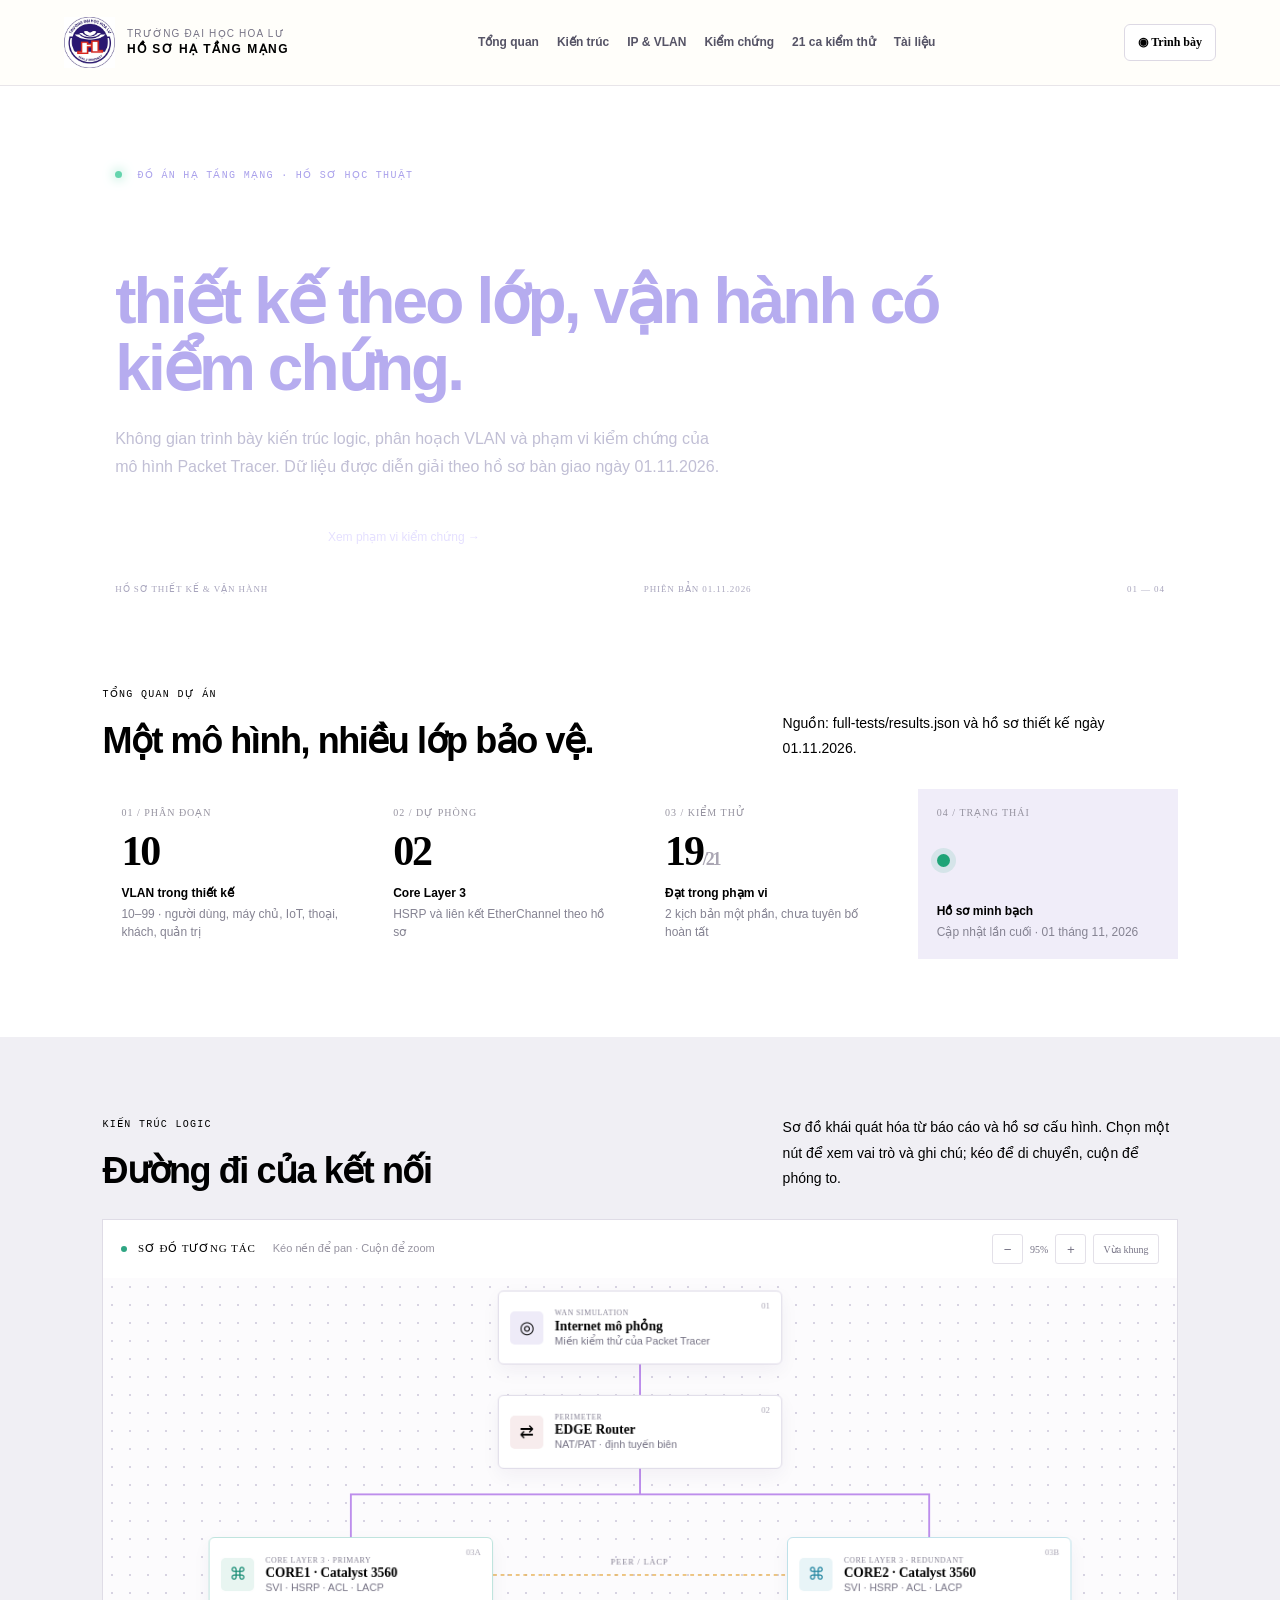
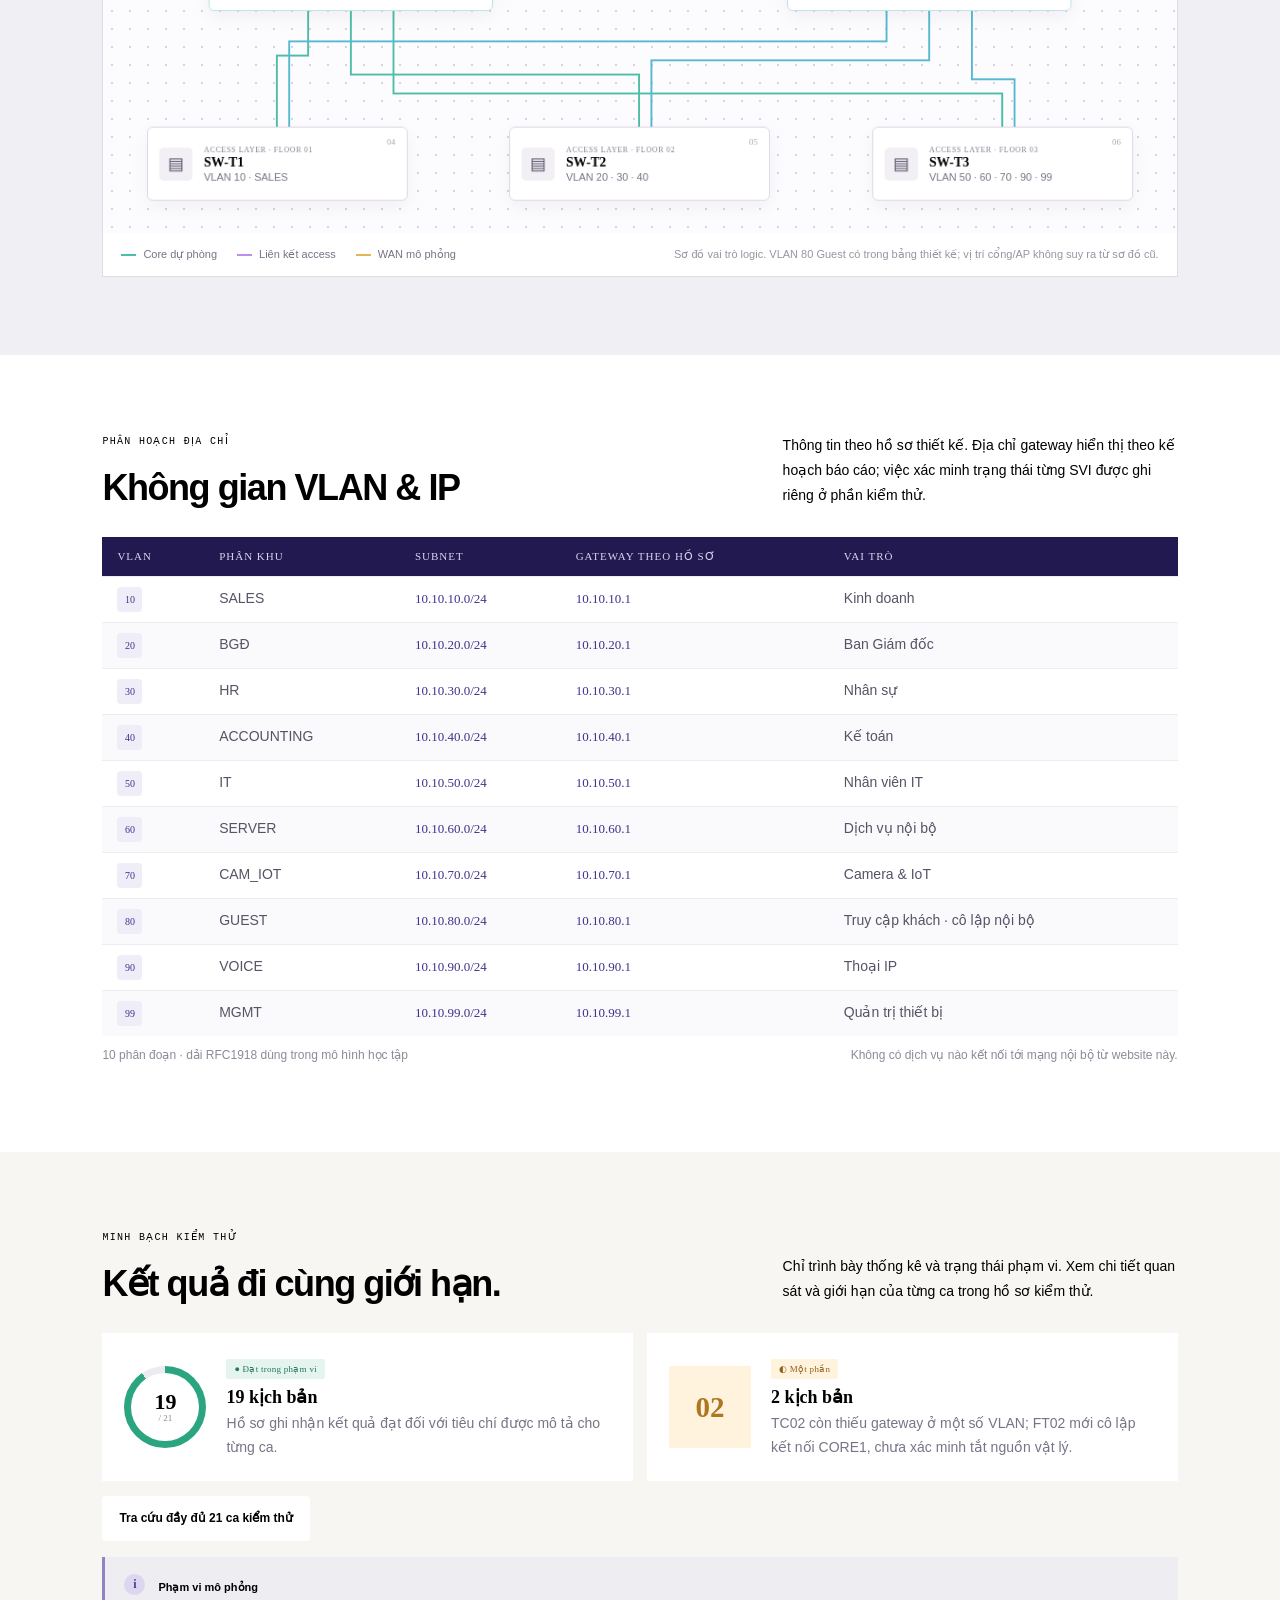
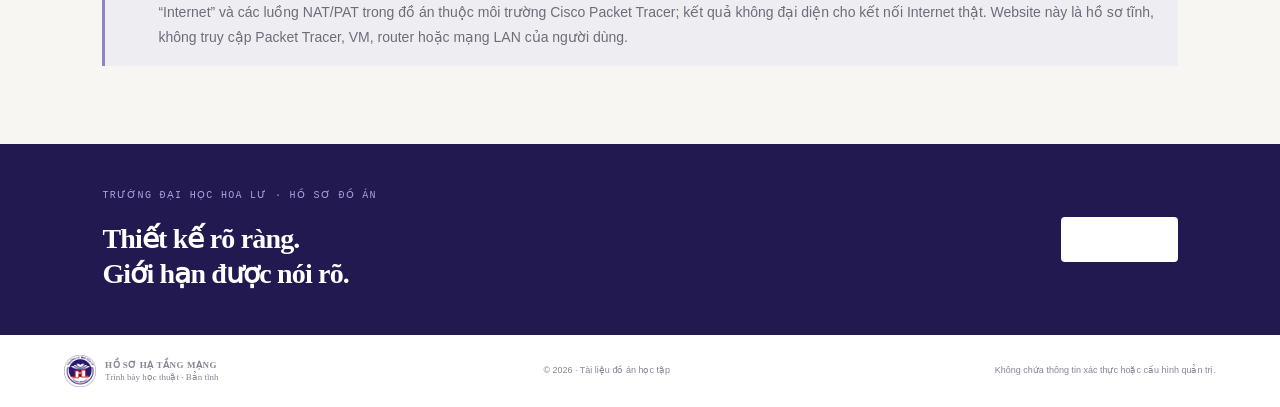
==== index.html @ 55101db2 "Build Hoa Lu academic network dossier with topology, VLAN plan and 21 source-backed test cases" ====
<!doctype html>
<html lang="vi">
<head>
  <meta charset="utf-8">
  <meta name="viewport" content="width=device-width, initial-scale=1">
  <meta name="theme-color" content="#171146">
  <meta name="description" content="Hồ sơ học thuật và dashboard hạ tầng mạng LAN — Trường Đại học Hoa Lư.">
  <title>Hạ tầng mạng LAN | Đại học Hoa Lư</title>
  <link rel="icon" type="image/png" href="assets/hoa-lu-logo.png">
  <link rel="stylesheet" href="styles.css">
</head>
<body>
  <a class="skip-link" href="#main">Bỏ qua điều hướng</a>
  <header class="topbar">
    <div class="brand-lockup">
      <img src="assets/hoa-lu-logo.png" width="51" height="51" alt="Logo Trường Đại học Hoa Lư" class="brand-logo">
      <div><span class="brand-kicker">TRƯỜNG ĐẠI HỌC HOA LƯ</span><strong>HỒ SƠ HẠ TẦNG MẠNG</strong></div>
    </div>
    <nav class="topnav" aria-label="Điều hướng chính">
      <a href="#overview">Tổng quan</a><a href="#topology">Kiến trúc</a><a href="#addressing">IP &amp; VLAN</a><a href="#validation">Kiểm chứng</a><a href="kiem-thu.html">21 ca kiểm thử</a><a href="tai-lieu.html">Tài liệu</a>
    </nav>
    <button class="presentation-toggle" id="presentationToggle" type="button" aria-pressed="false">◉ <span>Trình bày</span></button>
  </header>

  <main id="main">
    <section class="hero" id="overview">
      <div class="hero-copy">
        <p class="eyebrow"><span class="live-dot"></span> ĐỒ ÁN HẠ TẦNG MẠNG · HỒ SƠ HỌC THUẬT</p>
        <h1>Mạng LAN doanh nghiệp<br><em>thiết kế theo lớp, vận hành có kiểm chứng.</em></h1>
        <p class="hero-lead">Không gian trình bày kiến trúc logic, phân hoạch VLAN và phạm vi kiểm chứng của mô hình Packet Tracer. Dữ liệu được diễn giải theo hồ sơ bàn giao ngày 01.11.2026.</p>
        <div class="hero-actions"><a class="button button-primary" href="#topology">Khám phá kiến trúc <span>↘</span></a><a class="text-link" href="#validation">Xem phạm vi kiểm chứng <span>→</span></a></div>
      </div>
      <div class="hero-mark" aria-hidden="true"><span>HL</span><i></i><b>NETWORK<br>INFRASTRUCTURE</b></div>
      <div class="hero-foot"><span>HỒ SƠ THIẾT KẾ &amp; VẬN HÀNH</span><span>PHIÊN BẢN 01.11.2026</span><span>01 — 04</span></div>
    </section>

    <section class="section" aria-labelledby="metrics-title">
      <div class="section-heading compact"><div><p class="eyebrow">TỔNG QUAN DỰ ÁN</p><h2 id="metrics-title">Một mô hình, nhiều lớp bảo vệ.</h2></div><p>Nguồn: full-tests/results.json và hồ sơ thiết kế ngày 01.11.2026.</p></div>
      <div class="metric-grid">
        <article class="metric-card"><span class="metric-index">01 / PHÂN ĐOẠN</span><strong>10</strong><div><b>VLAN trong thiết kế</b><small>10–99 · người dùng, máy chủ, IoT, thoại, khách, quản trị</small></div></article>
        <article class="metric-card"><span class="metric-index">02 / DỰ PHÒNG</span><strong>02</strong><div><b>Core Layer 3</b><small>HSRP và liên kết EtherChannel theo hồ sơ</small></div></article>
        <article class="metric-card"><span class="metric-index">03 / KIỂM THỬ</span><strong>19<span>/21</span></strong><div><b>Đạt trong phạm vi</b><small>2 kịch bản một phần, chưa tuyên bố hoàn tất</small></div></article>
        <article class="metric-card metric-highlight"><span class="metric-index">04 / TRẠNG THÁI</span><strong><i></i></strong><div><b>Hồ sơ minh bạch</b><small>Cập nhật lần cuối · 01 tháng 11, 2026</small></div></article>
      </div>
    </section>

    <section class="section topology-section" id="topology">
      <div class="section-heading"><div><p class="eyebrow">KIẾN TRÚC LOGIC</p><h2>Đường đi của kết nối</h2></div><p>Sơ đồ khái quát hóa từ báo cáo và hồ sơ cấu hình. Chọn một nút để xem vai trò và ghi chú; kéo để di chuyển, cuộn để phóng to.</p></div>
      <div class="diagram-shell" style="position:relative">
        <div class="diagram-toolbar"><div><span class="diagram-status"><i></i> SƠ ĐỒ TƯƠNG TÁC</span><span class="diagram-hint">Kéo nền để pan · Cuộn để zoom</span></div><div class="diagram-controls"><button id="zoomOut" aria-label="Thu nhỏ">−</button><span id="zoomLabel">100%</span><button id="zoomIn" aria-label="Phóng to">+</button><button id="fitView" aria-label="Vừa khung">Vừa khung</button></div></div>
        <div class="diagram-viewport" id="diagramViewport" tabindex="0" aria-label="Sơ đồ kiến trúc mạng tương tác">
          <div class="diagram-canvas" id="diagramCanvas">
            <svg class="connections" viewBox="0 0 1100 600" aria-hidden="true">
<path d="M550 98 L550 130"/>
<path d="M550 208 L550 235 L245 235 L245 280"/>
<path d="M550 235 L855 235 L855 280"/>
<path class="peer-link" d="M395 320 L705 320"/>
<text x="550" y="309" text-anchor="middle">PEER / LACP</text>
<path class="redundant" d="M200 358 L200 405 L167 405 L167 480"/>
<path class="redundant" d="M245 358 L245 425 L549 425 L549 480"/>
<path class="redundant" d="M290 358 L290 445 L932 445 L932 480"/>
<path class="alt" d="M810 358 L810 390 L180 390 L180 480"/>
<path class="alt" d="M855 358 L855 410 L562 410 L562 480"/>
<path class="alt" d="M900 358 L900 430 L945 430 L945 480"/>
</svg>
            <button class="node node-wan" data-node="wan"><span class="node-icon">◎</span><span><small>WAN SIMULATION</small><b>Internet mô phỏng</b><em>Miền kiểm thử của Packet Tracer</em></span><span class="node-number">01</span></button>
            <button class="node node-edge" data-node="edge"><span class="node-icon">⇄</span><span><small>PERIMETER</small><b>EDGE Router</b><em>NAT/PAT · định tuyến biên</em></span><span class="node-number">02</span></button>
            <button class="node node-core1" data-node="core1"><span class="node-icon">⌘</span><span><small>CORE LAYER 3 · PRIMARY</small><b>CORE1 · Catalyst 3560</b><em>SVI · HSRP · ACL · LACP</em></span><span class="node-number">03A</span></button>
            <button class="node node-core2" data-node="core2"><span class="node-icon">⌘</span><span><small>CORE LAYER 3 · REDUNDANT</small><b>CORE2 · Catalyst 3560</b><em>SVI · HSRP · ACL · LACP</em></span><span class="node-number">03B</span></button>
            <button class="node node-access1" data-node="access1"><span class="node-icon">▤</span><span><small>ACCESS LAYER · FLOOR 01</small><b>SW-T1</b><em>VLAN 10 · SALES</em></span><span class="node-number">04</span></button>
            <button class="node node-access2" data-node="access2"><span class="node-icon">▤</span><span><small>ACCESS LAYER · FLOOR 02</small><b>SW-T2</b><em>VLAN 20 · 30 · 40</em></span><span class="node-number">05</span></button>
            <button class="node node-access3" data-node="access3"><span class="node-icon">▤</span><span><small>ACCESS LAYER · FLOOR 03</small><b>SW-T3</b><em>VLAN 50 · 60 · 70 · 90 · 99</em></span><span class="node-number">06</span></button>
          </div>
        </div>
        <aside class="node-detail" id="nodeDetail" aria-live="polite"><span class="detail-tag">GHI CHÚ KIẾN TRÚC</span><p>Chọn một thiết bị trong sơ đồ để xem vai trò và phạm vi thông tin đã đối chiếu.</p><button id="closeDetail" type="button" aria-label="Đóng thông tin">×</button></aside>
        <div class="diagram-legend"><span><i class="legend-core"></i> Core dự phòng</span><span><i class="legend-access"></i> Liên kết access</span><span><i class="legend-wan"></i> WAN mô phỏng</span><span class="diagram-note">Sơ đồ vai trò logic. VLAN 80 Guest có trong bảng thiết kế; vị trí cổng/AP không suy ra từ sơ đồ cũ.</span></div>
      </div>
    </section>

    <section class="section addressing-section" id="addressing">
      <div class="section-heading"><div><p class="eyebrow">PHÂN HOẠCH ĐỊA CHỈ</p><h2>Không gian VLAN &amp; IP</h2></div><p>Thông tin theo hồ sơ thiết kế. Địa chỉ gateway hiển thị theo kế hoạch báo cáo; việc xác minh trạng thái từng SVI được ghi riêng ở phần kiểm thử.</p></div>
      <div class="table-wrap"><table><thead><tr><th>VLAN</th><th>Phân khu</th><th>Subnet</th><th>Gateway theo hồ sơ</th><th>Vai trò</th></tr></thead><tbody>
        <tr><td><span class="vlan-id">10</span></td><td>SALES</td><td><code>10.10.10.0/24</code></td><td><code>10.10.10.1</code></td><td>Kinh doanh</td></tr>
        <tr><td><span class="vlan-id">20</span></td><td>BGĐ</td><td><code>10.10.20.0/24</code></td><td><code>10.10.20.1</code></td><td>Ban Giám đốc</td></tr>
        <tr><td><span class="vlan-id">30</span></td><td>HR</td><td><code>10.10.30.0/24</code></td><td><code>10.10.30.1</code></td><td>Nhân sự</td></tr>
        <tr><td><span class="vlan-id">40</span></td><td>ACCOUNTING</td><td><code>10.10.40.0/24</code></td><td><code>10.10.40.1</code></td><td>Kế toán</td></tr>
        <tr><td><span class="vlan-id">50</span></td><td>IT</td><td><code>10.10.50.0/24</code></td><td><code>10.10.50.1</code></td><td>Nhân viên IT</td></tr>
        <tr><td><span class="vlan-id">60</span></td><td>SERVER</td><td><code>10.10.60.0/24</code></td><td><code>10.10.60.1</code></td><td>Dịch vụ nội bộ</td></tr>
        <tr><td><span class="vlan-id">70</span></td><td>CAM_IOT</td><td><code>10.10.70.0/24</code></td><td><code>10.10.70.1</code></td><td>Camera &amp; IoT</td></tr>
        <tr><td><span class="vlan-id">80</span></td><td>GUEST</td><td><code>10.10.80.0/24</code></td><td><code>10.10.80.1</code></td><td>Truy cập khách · cô lập nội bộ</td></tr>
        <tr><td><span class="vlan-id">90</span></td><td>VOICE</td><td><code>10.10.90.0/24</code></td><td><code>10.10.90.1</code></td><td>Thoại IP</td></tr>
        <tr><td><span class="vlan-id">99</span></td><td>MGMT</td><td><code>10.10.99.0/24</code></td><td><code>10.10.99.1</code></td><td>Quản trị thiết bị</td></tr>
      </tbody></table></div>
      <p class="table-caption"><span>10 phân đoạn · dải RFC1918 dùng trong mô hình học tập</span><span>Không có dịch vụ nào kết nối tới mạng nội bộ từ website này.</span></p>
    </section>

    <section class="section validation-section" id="validation">
      <div class="section-heading"><div><p class="eyebrow">MINH BẠCH KIỂM THỬ</p><h2>Kết quả đi cùng giới hạn.</h2></div><p>Chỉ trình bày thống kê và trạng thái phạm vi. Xem chi tiết quan sát và giới hạn của từng ca trong hồ sơ kiểm thử.</p></div>
      <div class="validation-grid"><article class="validation-summary"><div class="ring"><span><b>19</b><small>/ 21</small></span></div><div><span class="status-pill status-pass">● Đạt trong phạm vi</span><h3>19 kịch bản</h3><p>Hồ sơ ghi nhận kết quả đạt đối với tiêu chí được mô tả cho từng ca.</p></div></article><article class="validation-summary"><div class="partial-mark">02</div><div><span class="status-pill status-partial">◐ Một phần</span><h3>2 kịch bản</h3><p>TC02 còn thiếu gateway ở một số VLAN; FT02 mới cô lập kết nối CORE1, chưa xác minh tắt nguồn vật lý.</p></div></article></div>
      <p><a class="button button-primary" href="kiem-thu.html">Tra cứu đầy đủ 21 ca kiểm thử</a></p><div class="scope-note"><span class="scope-icon">i</span><div><b>Phạm vi mô phỏng</b><p>“Internet” và các luồng NAT/PAT trong đồ án thuộc môi trường Cisco Packet Tracer; kết quả không đại diện cho kết nối Internet thật. Website này là hồ sơ tĩnh, không truy cập Packet Tracer, VM, router hoặc mạng LAN của người dùng.</p></div></div>
    </section>

    <section class="closing-band"><div><p class="eyebrow">TRƯỜNG ĐẠI HỌC HOA LƯ · HỒ SƠ ĐỒ ÁN</p><h2>Thiết kế rõ ràng.<br>Giới hạn được nói rõ.</h2></div><a class="button button-light" href="#overview">Về đầu trang ↑</a></section>
  </main>
  <footer><div class="footer-brand"><img src="assets/hoa-lu-logo.png" width="32" height="32" loading="lazy" alt=""><span>HỒ SƠ HẠ TẦNG MẠNG<small>Trình bày học thuật · Bản tĩnh</small></span></div><span>© 2026 · Tài liệu đồ án học tập</span><span>Không chứa thông tin xác thực hoặc cấu hình quản trị.</span></footer>
  <script src="app.js"></script>
</body>
</html>
---- styles.css ----
500&family=DM+Sans:wght@400;500;600;700&family=Manrope:wght@400;500;600;700;800&display=swap');
:root{--ink:#17172b;--navy:#171146;--purple:#302174;--purple2:#5140a4;--red:#e13636;--paper:#f7f6f3;--white:#fff;--muted:#777687;--line:#e5e2e8;--teal:#4fbda9;--amber:#e7b358;--shadow:0 20px 70px #1b16430c}*{box-sizing:border-box}html{scroll-behavior:smooth;scroll-padding-top:95px}body{margin:0;background:var(--paper);color:var(--ink);font:15px/1.55 'DM Sans','Segoe UI',sans-serif;-webkit-font-smoothing:antialiased}.skip-link{position:absolute;left:-10000px;top:0}.skip-link:focus{left:12px;z-index:20;padding:12px;background:white}.topbar{height:86px;position:sticky;top:0;z-index:10;display:flex;align-items:center;justify-content:space-between;padding:0 clamp(20px,5vw,78px);background:#fffefaed;border-bottom:1px solid #e8e5e9;backdrop-filter:blur(16px)}.brand-lockup{display:flex;align-items:center;gap:12px}.brand-logo{width:51px;height:51px;object-fit:contain}.brand-lockup div{display:grid;gap:2px}.brand-kicker,.brand-lockup strong{font-size:10px;letter-spacing:.12em;line-height:1.3}.brand-kicker{color:#777486}.brand-lockup strong{font-size:12px;color:var(--navy);font-weight:800}.topnav{display:flex;gap:30px}.topnav a{color:#565466;text-decoration:none;font-size:12px;font-weight:650}.topnav a:hover,.text-link:hover{color:var(--red)}.presentation-toggle{border:1px solid #ddd9e4;background:#fff;border-radius:6px;padding:10px 13px;color:var(--navy);font:600 12px 'DM Sans';cursor:pointer}.hero{position:relative;overflow:hidden;background:var(--navy);color:#fff;min-height:510px;padding:82px clamp(24px,9vw,140px) 45px}.hero:after{content:'';position:absolute;width:550px;height:550px;border:1px solid #fff1;border-radius:50%;right:7%;top:-220px;box-shadow:0 0 0 70px #ffffff08,0 0 0 140px #ffffff06,0 0 0 210px #ffffff04;pointer-events:none}.hero-copy{position:relative;z-index:1;max-width:730px}.eyebrow{margin:0 0 18px;color:var(--purple2);font:500 10px/1.5 'DM Mono',monospace;letter-spacing:.13em}.hero .eyebrow{color:#a9a0eb}.live-dot{display:inline-block;width:7px;height:7px;border-radius:50%;background:#64d4ad;margin-right:8px;box-shadow:0 0 12px #64d4ad}.hero h1{margin:0;font:800 clamp(35px,5vw,65px)/1.05 Manrope,sans-serif;letter-spacing:-.045em}.hero h1 em{color:#b6acef;font-style:normal}.hero-lead{max-width:610px;margin:22px 0;color:#c1bfd5;font-size:14px;line-height:1.8}.hero-actions{display:flex;align-items:center;gap:24px;margin-top:28px}.button{display:inline-flex;gap:28px;align-items:center;padding:13px 17px;border-radius:4px;text-decoration:none;font-size:12px;font-weight:700}.button-primary{background:#fff;color:var(--navy)}.button-primary span{font-size:18px}.text-link{color:#e5e0ff;text-decoration:none;font-size:12px}.hero-mark{position:absolute;z-index:1;right:12%;top:145px;width:190px;height:190px;border:1px solid #ffffff2b;border-radius:50%;display:grid;place-items:center;text-align:center;color:#fff}.hero-mark span{font:800 70px Manrope;letter-spacing:-.1em;color:#fff}.hero-mark i{position:absolute;width:145px;height:145px;border:1px solid #ffffff30;border-radius:50%}.hero-mark b{position:absolute;bottom:29px;font:9px/1.5 'DM Mono';letter-spacing:.14em;color:#bcb5e2}.hero-foot{position:absolute;bottom:0;left:clamp(24px,9vw,140px);right:clamp(24px,9vw,140px);display:flex;justify-content:space-between;border-top:1px solid #ffffff2b;padding:15px 0;color:#a8a5bd;font:9px 'DM Mono';letter-spacing:.1em}.section{padding:78px clamp(22px,8vw,124px)}.section-heading{display:flex;justify-content:space-between;align-items:end;gap:30px;margin-bottom:28px}.section-heading h2{font:750 clamp(25px,3vw,36px)/1.15 Manrope,sans-serif;letter-spacing:-.04em;margin:0;color:var(--navy)}.section-heading>p{max-width:395px;margin:0;color:var(--muted);font-size:12px;line-height:1.8}.section-heading.compact{align-items:end}.metric-grid{display:grid;grid-template-columns:repeat(4,1fr);gap:12px}.metric-card{min-height:170px;background:#fff;border:1px solid var(--line);padding:18px 19px;box-shadow:var(--shadow);display:flex;flex-direction:column;justify-content:space-between}.metric-index{font:9px 'DM Mono';letter-spacing:.1em;color:#9693a0}.metric-card>strong{font:800 42px/1 Manrope;color:var(--navy);letter-spacing:-.05em}.metric-card>strong span{font-size:18px;color:#aaa6b3}.metric-card div{display:grid;gap:3px}.metric-card div b{font-size:12px}.metric-card small{font-size:10px;line-height:1.5;color:#858392}.metric-highlight{background:#f0edf9;border-color:#ddd7f1}.metric-highlight>strong{height:42px;display:flex;align-items:center}.metric-highlight>strong i{width:13px;height:13px;background:#1fa477;border-radius:50%;box-shadow:0 0 0 6px #1fa47720}.topology-section{background:#f0eff4}.diagram-shell{background:#fff;border:1px solid #dfdce6;box-shadow:var(--shadow)}.diagram-toolbar{display:flex;align-items:center;justify-content:space-between;padding:14px 18px;border-bottom:1px solid var(--line)}.diagram-toolbar>div:first-child{display:flex;align-items:center;gap:17px}.diagram-status{color:var(--navy);font:10px 'DM Mono';letter-spacing:.08em}.diagram-status i{display:inline-block;width:6px;height:6px;border-radius:50%;background:#2fa583;margin-right:7px}.diagram-hint{color:#9693a0;font-size:10px}.diagram-controls{display:flex;align-items:center;gap:7px;color:#777486;font:10px 'DM Mono'}.diagram-controls button{height:30px;min-width:31px;background:#fff;border:1px solid #e3e0e8;color:var(--navy);border-radius:3px;cursor:pointer}.diagram-controls button:last-child{padding:0 9px;font:10px 'DM Sans'}.diagram-viewport{height:555px;position:relative;overflow:hidden;background-color:#fcfbfd;background-image:radial-gradient(#d7d3e2 0.75px,transparent .75px);background-size:18px 18px;touch-action:none;cursor:grab}.diagram-viewport.dragging{cursor:grabbing}.diagram-canvas{position:absolute;width:1100px;height:600px;left:50%;top:50%;margin-left:-550px;margin-top:-300px;transform-origin:center;will-change:transform}.connections{position:absolute;inset:0;width:100%;height:100%;overflow:visible}.connections path{fill:none;stroke:#bd8eec;stroke-width:2}.connections path.redundant{stroke:#4dbca9}.connections path.alt{stroke:#55b9d0}.connections path.downlink{stroke:#73cabb;stroke-width:1.5}.connections path.downlink.alt{stroke:#6cbad1}.connections path.peer-link{stroke:#e7b358;stroke-dasharray:4 4;stroke-width:1.5}.connections text{fill:#878295;font:9px 'DM Mono';letter-spacing:.1em}.node{position:absolute;width:300px;min-height:68px;display:flex;align-items:center;gap:12px;text-align:left;border:1px solid #dcd8e6;border-radius:6px;background:#fff;padding:10px 12px;color:var(--ink);box-shadow:0 7px 20px #2118470d;cursor:pointer;transition:transform .18s,border .18s,box-shadow .18s}.node:hover,.node:focus-visible{transform:translateY(-2px);border-color:#8d7bcd;box-shadow:0 10px 25px #21184719;outline:none}.node-icon{display:grid;place-items:center;flex:0 0 35px;height:35px;border-radius:5px;background:#eeebf8;color:var(--purple2);font-size:18px}.node>span:nth-child(2){display:grid;gap:1px}.node small{color:#858194;font:8px 'DM Mono';letter-spacing:.08em}.node b{font:700 12px Manrope;color:var(--navy)}.node em{font-style:normal;color:#777486;font-size:9px}.node-number{margin-left:auto;align-self:flex-start;color:#aaa6b5;font:9px 'DM Mono'}.node-wan{left:400px;top:15px}.node-edge{left:400px;top:120px}.node-edge .node-icon{background:#f7eced;color:var(--red)}.node-core1{left:95px;top:265px;border-color:#bce3dc}.node-core1 .node-icon{background:#e8f5f1;color:#198d76}.node-core2{left:705px;top:265px;border-color:#bee1e9}.node-core2 .node-icon{background:#e8f4f7;color:#2587a2}.node-access1{left:30px;top:485px;width:275px}.node-access2{left:412px;top:485px;width:275px}.node-access3{left:795px;top:485px;width:275px}.node-access1 .node-icon,.node-access2 .node-icon,.node-access3 .node-icon{background:#f2f0f5;color:#585168}.node-detail{position:absolute;right:15px;top:70px;z-index:2;width:260px;background:#191448;color:#fff;padding:17px 18px 19px;box-shadow:0 12px 40px #15103a25;display:none}.node-detail.visible{display:block}.detail-tag{font:9px 'DM Mono';color:#aaa0e1;letter-spacing:.12em}.node-detail p{margin:8px 0 0;font-size:11px;line-height:1.75;color:#d0cde1}.node-detail button{position:absolute;right:8px;top:7px;border:0;background:none;color:#fff;font-size:20px;cursor:pointer}.diagram-legend{display:flex;align-items:center;gap:20px;flex-wrap:wrap;padding:13px 18px;border-top:1px solid var(--line);font-size:9px;color:#777486}.diagram-legend span{display:flex;align-items:center;gap:7px}.diagram-legend i{display:inline-block;width:15px;height:2px;background:#4dbca9}.diagram-legend .legend-access{background:#bd8eec}.diagram-legend .legend-wan{background:#e7b358}.diagram-legend .diagram-note{margin-left:auto;color:#9895a2}.addressing-section{background:#fff}.table-wrap{overflow:auto;border:1px solid var(--line)}table{width:100%;border-collapse:collapse;text-align:left;min-width:720px}th{background:#211950;color:#d9d5ef;text-transform:uppercase;font:9px 'DM Mono';letter-spacing:.09em;padding:13px 15px}td{padding:10px 15px;border-top:1px solid #eeecf0;color:#555365;font-size:11px}tbody tr:nth-child(even){background:#faf9fb}td code{font:10px 'DM Mono';color:#41328a}.vlan-id{display:grid;place-items:center;width:25px;height:25px;border-radius:4px;background:#efedf7;color:#42328d;font:10px 'DM Mono'}.table-caption{display:flex;justify-content:space-between;color:#8d8a98;font-size:9px;margin:10px 0}.validation-section{background:#f7f6f3}.validation-grid{display:grid;grid-template-columns:1fr 1fr;gap:14px}.validation-summary{display:flex;align-items:center;gap:20px;background:#fff;border:1px solid var(--line);padding:22px}.validation-summary h3{margin:8px 0 4px;color:var(--navy);font:700 18px Manrope}.validation-summary p{margin:0;color:#777486;font-size:11px;line-height:1.7}.status-pill{font:9px 'DM Mono';letter-spacing:.03em;padding:5px 8px;border-radius:2px}.status-pass{background:#e6f4ef;color:#23775f}.status-partial{background:#fff3dd;color:#92621b}.ring{width:82px;height:82px;flex:0 0 82px;border-radius:50%;display:grid;place-items:center;background:conic-gradient(#2ba480 0 90.5%,#eeeaf1 90.5% 100%);position:relative}.ring:after{content:'';position:absolute;inset:7px;background:white;border-radius:50%}.ring span{position:relative;z-index:1;display:grid;text-align:center}.ring b{font:800 22px Manrope;color:var(--navy);line-height:1}.ring small{color:#898694;font:9px 'DM Mono'}.partial-mark{display:grid;place-items:center;width:82px;height:82px;flex:0 0 82px;background:#fff3dd;color:#ae7621;font:800 29px Manrope}.scope-note{display:flex;gap:13px;margin-top:16px;padding:17px 19px;background:#eeedf2;border-left:3px solid #9184c5}.scope-icon{display:grid;place-items:center;flex:0 0 21px;height:21px;border-radius:50%;background:#dcd7ef;color:#4d3b99;font:700 12px Georgia}.scope-note b{font-size:11px;color:var(--navy)}.scope-note p{margin:3px 0 0;color:#6f6c7a;font-size:10px;line-height:1.75}.closing-band{display:flex;align-items:center;justify-content:space-between;padding:44px clamp(22px,8vw,124px);background:#211950;color:#fff}.closing-band .eyebrow{color:#aaa1de}.closing-band h2{font:750 28px/1.25 Manrope;letter-spacing:-.03em;margin:0}.button-light{background:#fff;color:var(--navy)}footer{display:flex;align-items:center;justify-content:space-between;gap:20px;padding:20px clamp(22px,5vw,78px);background:#fff;color:#888592;font-size:9px}.footer-brand{display:flex;align-items:center;gap:9px;color:var(--navy);font:700 9px 'DM Mono';letter-spacing:.06em}.footer-brand img{width:32px;height:32px;object-fit:contain}.footer-brand span{display:grid;gap:2px}.footer-brand small{font:9px 'DM Sans';color:#898694;letter-spacing:0}.presentation-mode .topbar{position:relative}.presentation-mode .section{padding-top:60px;padding-bottom:60px}.presentation-mode .hero{min-height:calc(100vh - 86px)}.presentation-mode .hero h1{font-size:clamp(48px,6vw,78px)}
@media(max-width:950px){.hero-mark{right:6%;opacity:.55}.metric-grid{grid-template-columns:repeat(2,1fr)}.section{padding-left:5vw;padding-right:5vw}.topnav{gap:15px}.diagram-viewport{height:500px}.validation-summary{gap:12px;padding:17px}}
@media(max-width:680px){.topbar{height:72px;padding:0 16px}.brand-logo{width:42px;height:42px}.brand-kicker{font-size:8px}.brand-lockup strong{font-size:10px}.topnav{display:none}.presentation-toggle{padding:9px 10px}.hero{min-height:550px;padding:75px 22px 58px}.hero:after{right:-280px;top:-80px}.hero-copy{max-width:100%}.hero h1{font-size:39px}.hero-mark{width:135px;height:135px;right:20px;top:auto;bottom:85px;opacity:.22}.hero-mark span{font-size:50px}.hero-mark i{width:105px;height:105px}.hero-mark b{font-size:7px;bottom:18px}.hero-foot{left:22px;right:22px;font-size:7px}.hero-foot span:nth-child(2){display:none}.section{padding:55px 18px}.section-heading{display:block}.section-heading>p{margin-top:13px}.metric-grid{gap:8px}.metric-card{min-height:156px;padding:13px}.metric-card>strong{font-size:35px}.metric-card small{font-size:9px}.diagram-toolbar{align-items:flex-start;gap:12px}.diagram-toolbar>div:first-child{display:grid;gap:3px}.diagram-hint{font-size:8px}.diagram-controls{gap:4px}.diagram-controls button:last-child{font-size:9px}.diagram-viewport{height:430px}.diagram-canvas{transform:scale(.72);transform-origin:center center}.node-detail{width:225px;right:8px;top:8px}.diagram-legend{gap:10px}.diagram-legend .diagram-note{margin:0;width:100%}.table-caption{display:grid;gap:4px}.validation-grid{grid-template-columns:1fr}.validation-summary{padding:17px}.closing-band{padding:35px 20px}.closing-band h2{font-size:23px}.closing-band .button{padding:11px;gap:8px}footer{align-items:flex-start;flex-direction:column;gap:10px;padding:17px 20px}}
@media(prefers-reduced-motion:reduce){html{scroll-behavior:auto}*,*:before,*:after{transition:none!important}}
/* Detailed academic dossier */
:focus-visible{outline:3px solid #7760c9;outline-offset:4px}button,a,input,select,summary{touch-action:manipulation}h1,h2,h3{text-wrap:balance}.document-main{max-width:1200px;margin:0 auto;padding:64px 32px 88px}.document-main h1{max-width:900px;font:800 clamp(32px,4vw,52px)/1.15 Manrope,'Segoe UI',sans-serif;letter-spacing:-.04em;color:var(--navy)}.document-lead{max-width:760px;color:#696575;font-size:17px;line-height:1.8}.test-toolbar{display:flex;gap:24px;align-items:end;padding:24px;background:#ebe8f3;border:1px solid #d9d3e8;margin:35px 0 24px}.test-toolbar label{display:grid;gap:9px;font-size:13px;font-weight:600}.test-toolbar label:first-child{flex:1}.test-toolbar input,.test-toolbar select{min-height:46px;padding:10px 13px;font:15px 'Segoe UI',sans-serif;border:1px solid #bcb4cf;border-radius:5px;color:#221942;background:#fff;width:100%}.test-toolbar p{font-size:13px;white-space:nowrap}.test-case{background:#fff;border:1px solid #ded9e7;margin:12px 0;scroll-margin-top:110px}.test-case summary{display:flex;align-items:center;gap:18px;min-height:76px;padding:18px 22px;cursor:pointer;list-style:none}.test-case summary:after{content:'+';font-size:24px;margin-left:auto;color:#685393}.test-case[open] summary:after{content:'−'}.test-case[open] summary{border-bottom:1px solid #e6e1ee;background:#f5f3fa}.case-code{font:600 15px Consolas,monospace;color:#55408e;min-width:48px}.test-case summary strong{flex:1;font-size:16px;font-weight:600}.test-case .status-pill{font-size:11px}.case-body{padding:8px 28px 26px;max-width:950px}.case-body h3{font-size:14px;color:#4f3a84;margin-top:22px}.case-body p{font-size:15px;line-height:1.85;overflow-wrap:anywhere;color:#514b5e}.case-body .evidence-count{font-size:12px;color:#777080;border-top:1px solid #e6e1ee;padding-top:14px}.technical-grid{display:grid;grid-template-columns:1fr 1fr;gap:0 50px;margin-top:32px}.technical-grid article{border-top:3px solid #4c337e;padding:24px 0}.technical-grid h2{font-size:24px;color:#281a50}.technical-grid h3{font-size:15px;color:#533e7d}.technical-grid p,.reading-note li{font-size:16px;color:#645d70;line-height:1.85}.reading-note{margin-top:20px;background:#efecf5;padding:30px}.reading-note h2{color:#281a50}.presentation-mode .case-body p{font-size:20px}.presentation-mode .technical-grid p{font-size:20px}[hidden]{display:none!important}.diagram-viewport.dragging{user-select:none}.topnav{gap:18px}.topnav a{font-size:12px}.diagram-shell{position:relative}.hero-mark{display:none}.hero h1{max-width:960px}.hero-copy{max-width:960px}.hero-lead{font-size:16px}.metric-index{font-size:10px}.metric-card small{font-size:12px}.section-heading>p{font-size:14px}td{font-size:14px}td code{font-size:13px}th{font-size:11px}.scope-note p{font-size:14px}.diagram-legend{font-size:11px}.table-caption{font-size:12px}.validation-summary p{font-size:14px}.diagram-status{font-size:11px}.diagram-hint{font-size:11px}.node b{font-size:14px}.node em{font-size:11px}.node-detail p{font-size:14px}.node-detail{width:320px}.node{min-height:78px}.node-wan{top:20px}.node-edge{top:130px}.node-core1,.node-core2{top:280px}.node-access1,.node-access2,.node-access3{top:480px}
@media(max-width:1100px){.topnav{gap:10px}.topnav a{font-size:11px}.brand-lockup strong{font-size:10px}.topbar{padding-inline:20px}}@media(max-width:800px){.topnav{display:none}.document-main{padding:35px 18px 60px}.test-toolbar{align-items:stretch;flex-direction:column;gap:15px;padding:18px}.technical-grid{grid-template-columns:1fr}.test-case summary{padding:15px;gap:10px;flex-wrap:wrap}.test-case summary strong{min-width:180px}.case-body{padding:10px 18px 20px}.case-body p{font-size:14px}.node-detail{width:260px}.section-heading>p{font-size:13px}.metric-card small{font-size:11px}}@media print{.topbar,.test-toolbar,.closing-band{display:none}.document-main{padding:0}.test-case{break-inside:avoid}.hero{min-height:0;background:white;color:#171146}.hero h1 em{color:#302174}.diagram-viewport{height:500px}.section{padding:25px}.hero-lead{color:#514b5e}}
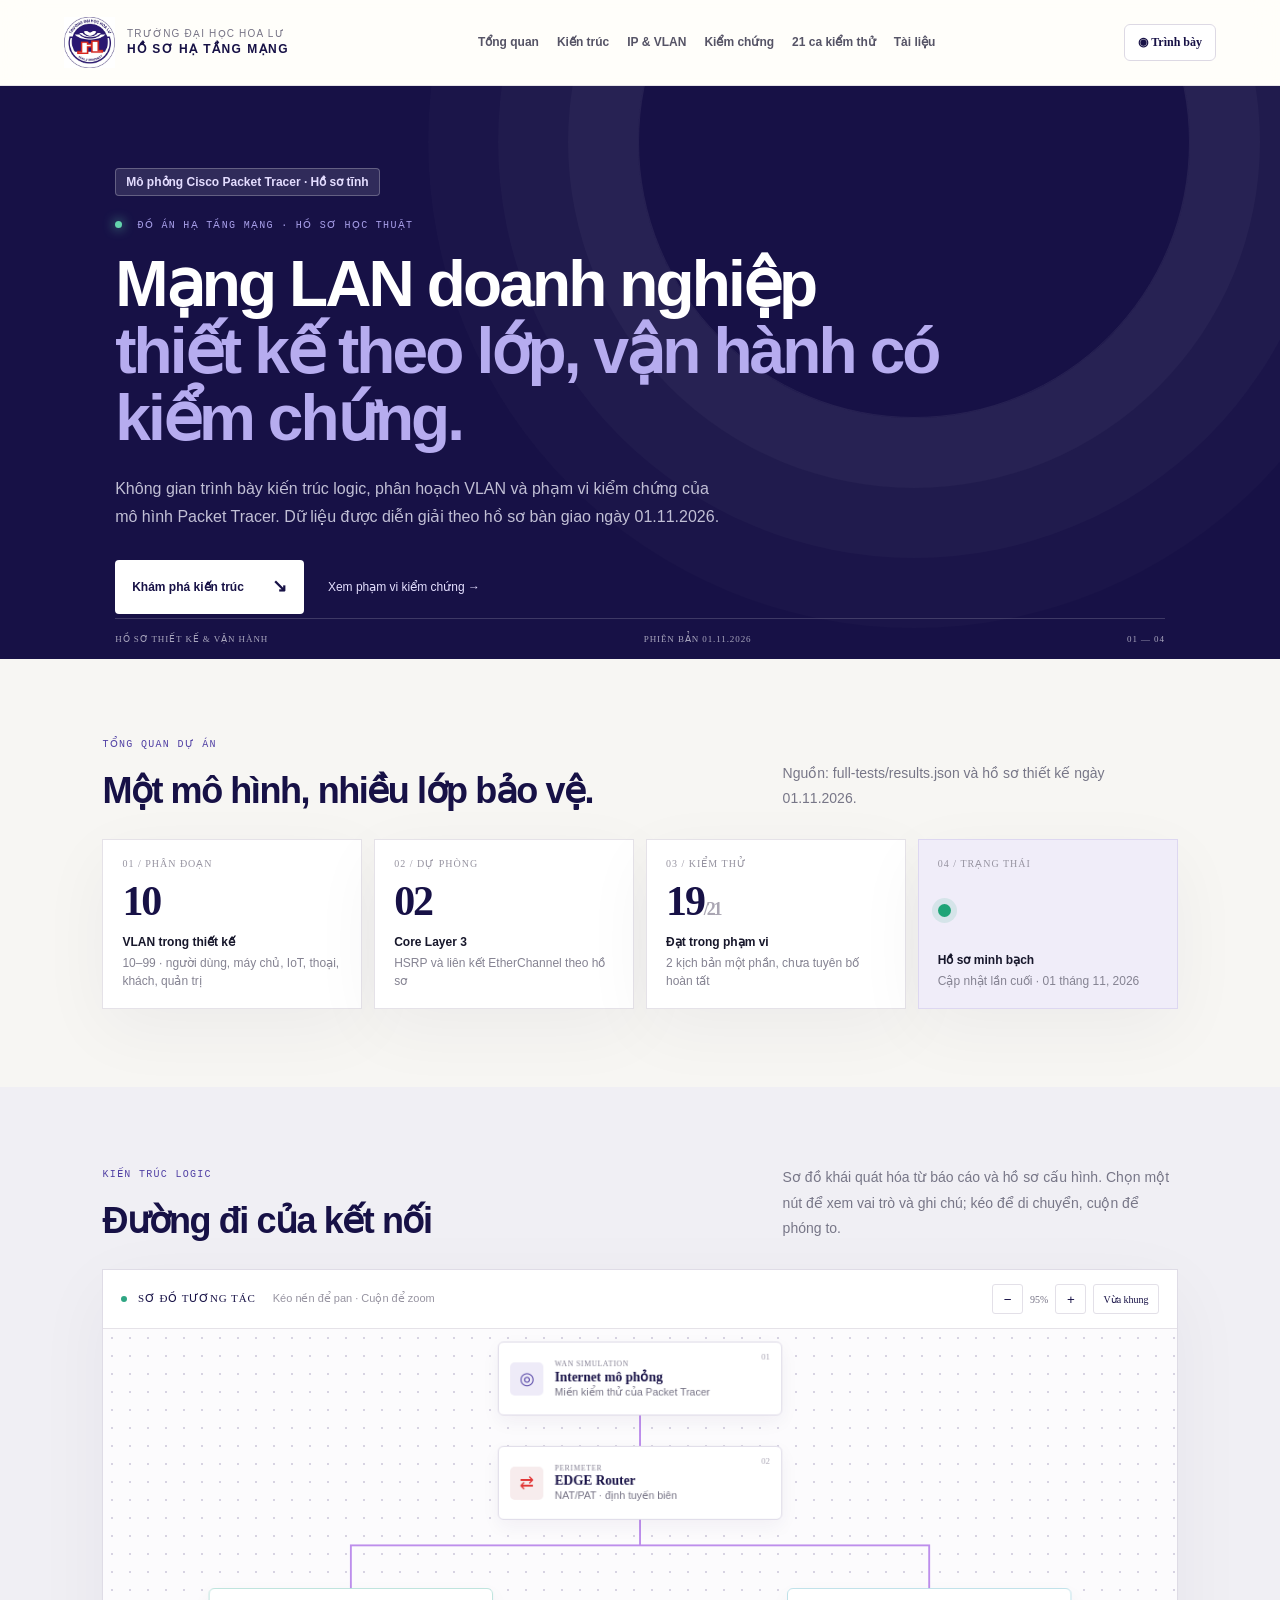
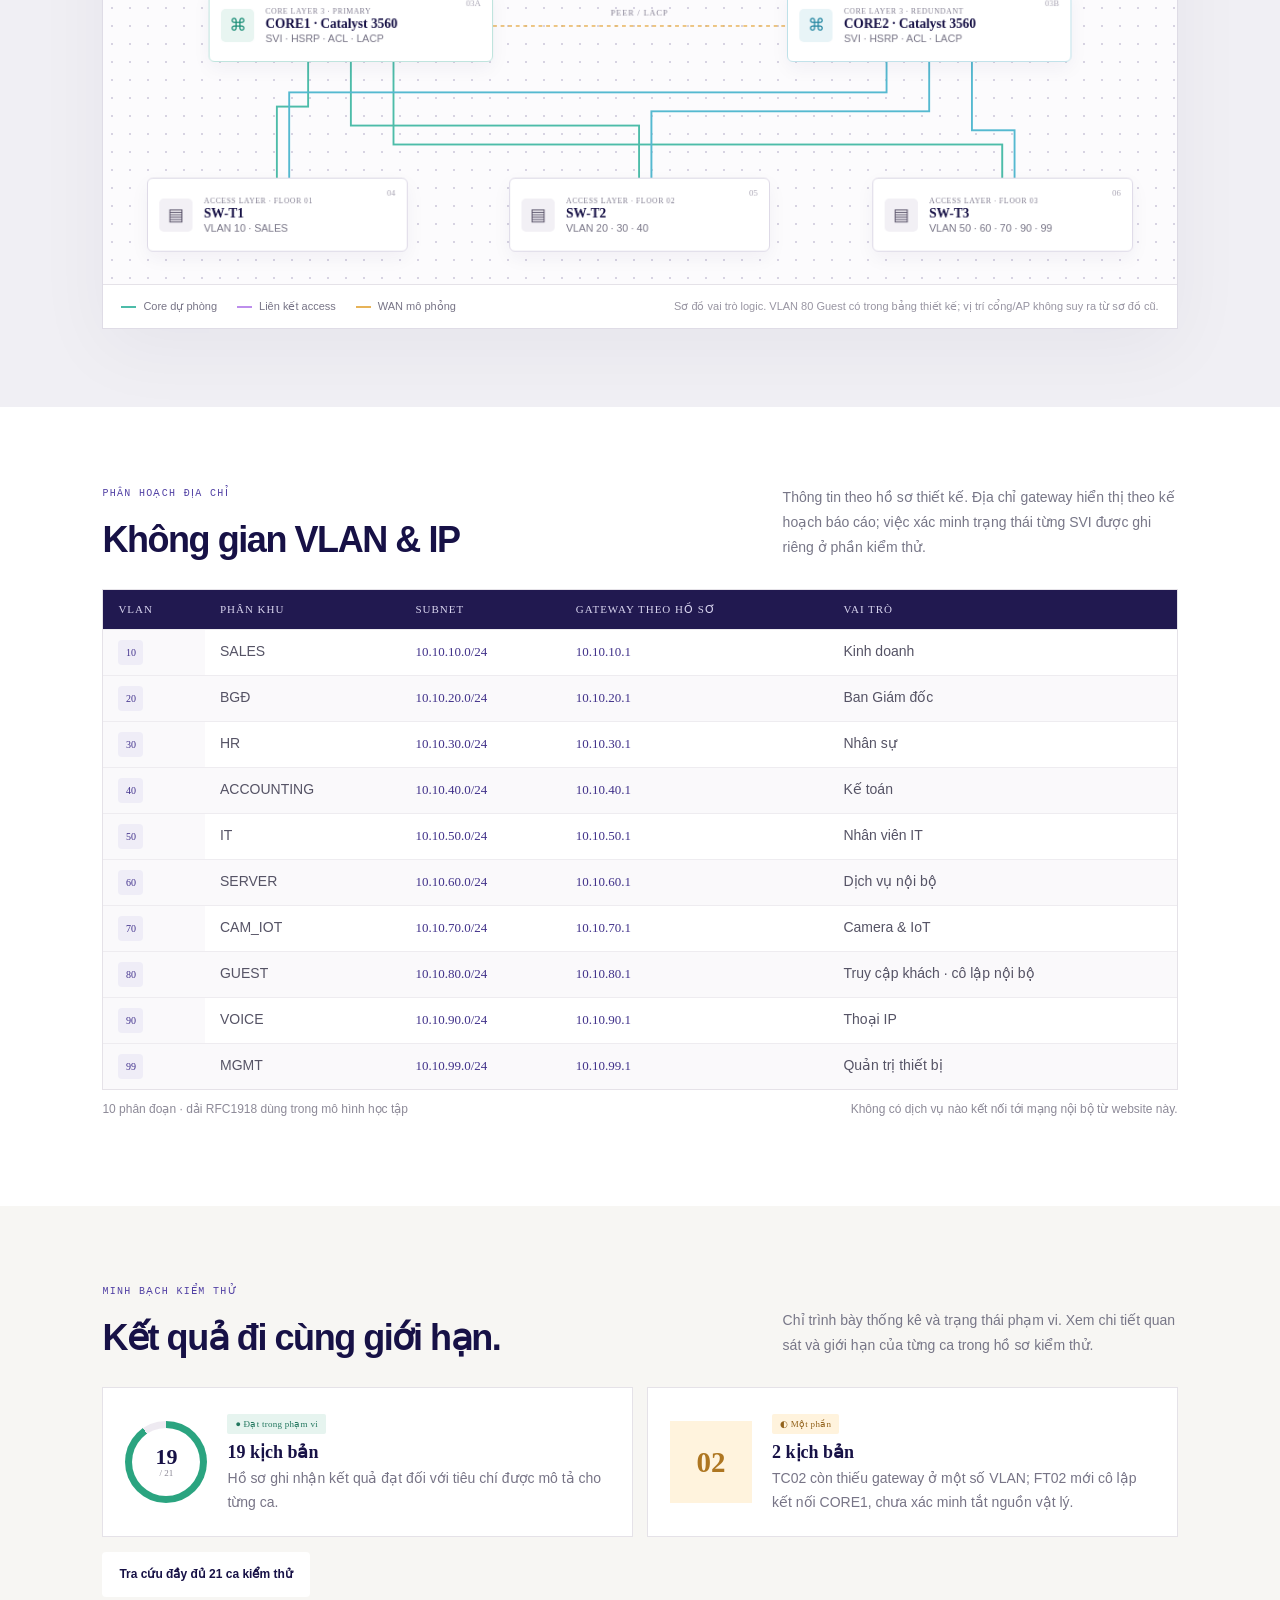
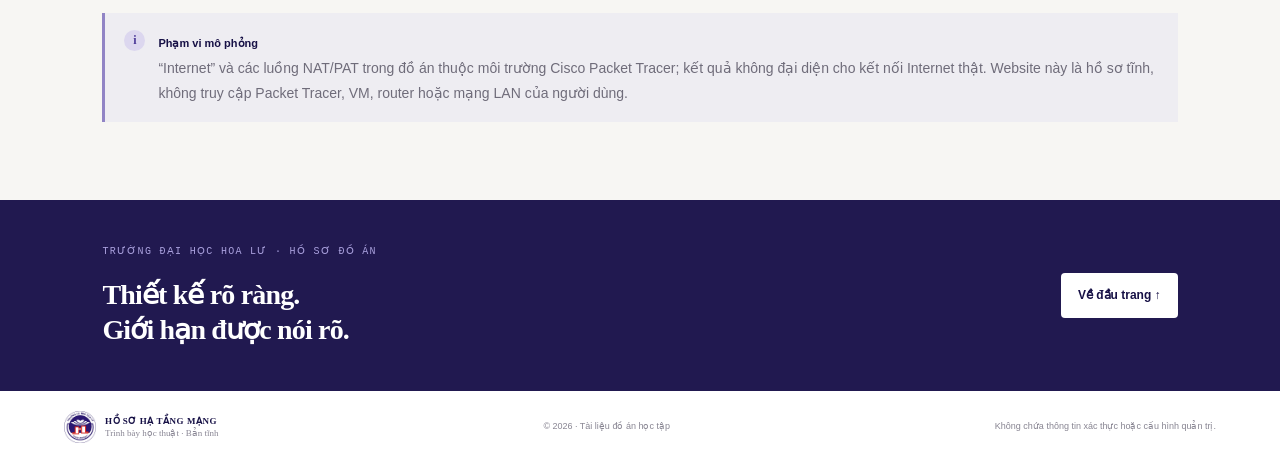
==== commit 29ff5980: "Fix theme parsing and improve mobile navigation, diagram touch scrolling and review shortcuts" ====
--- a/index.html
+++ b/index.html
@@ -24,7 +24,7 @@
 
   <main id="main">
     <section class="hero" id="overview">
-      <div class="hero-copy">
+      <div class="hero-copy"><p class="scope-badge">Mô phỏng Cisco Packet Tracer · Hồ sơ tĩnh</p>
         <p class="eyebrow"><span class="live-dot"></span> ĐỒ ÁN HẠ TẦNG MẠNG · HỒ SƠ HỌC THUẬT</p>
         <h1>Mạng LAN doanh nghiệp<br><em>thiết kế theo lớp, vận hành có kiểm chứng.</em></h1>
         <p class="hero-lead">Không gian trình bày kiến trúc logic, phân hoạch VLAN và phạm vi kiểm chứng của mô hình Packet Tracer. Dữ liệu được diễn giải theo hồ sơ bàn giao ngày 01.11.2026.</p>
@@ -108,3 +108,4 @@
 </html>
 
 
+
--- a/styles.css
+++ b/styles.css
@@ -1,4 +1,3 @@
-500&family=DM+Sans:wght@400;500;600;700&family=Manrope:wght@400;500;600;700;800&display=swap');
 :root{--ink:#17172b;--navy:#171146;--purple:#302174;--purple2:#5140a4;--red:#e13636;--paper:#f7f6f3;--white:#fff;--muted:#777687;--line:#e5e2e8;--teal:#4fbda9;--amber:#e7b358;--shadow:0 20px 70px #1b16430c}*{box-sizing:border-box}html{scroll-behavior:smooth;scroll-padding-top:95px}body{margin:0;background:var(--paper);color:var(--ink);font:15px/1.55 'DM Sans','Segoe UI',sans-serif;-webkit-font-smoothing:antialiased}.skip-link{position:absolute;left:-10000px;top:0}.skip-link:focus{left:12px;z-index:20;padding:12px;background:white}.topbar{height:86px;position:sticky;top:0;z-index:10;display:flex;align-items:center;justify-content:space-between;padding:0 clamp(20px,5vw,78px);background:#fffefaed;border-bottom:1px solid #e8e5e9;backdrop-filter:blur(16px)}.brand-lockup{display:flex;align-items:center;gap:12px}.brand-logo{width:51px;height:51px;object-fit:contain}.brand-lockup div{display:grid;gap:2px}.brand-kicker,.brand-lockup strong{font-size:10px;letter-spacing:.12em;line-height:1.3}.brand-kicker{color:#777486}.brand-lockup strong{font-size:12px;color:var(--navy);font-weight:800}.topnav{display:flex;gap:30px}.topnav a{color:#565466;text-decoration:none;font-size:12px;font-weight:650}.topnav a:hover,.text-link:hover{color:var(--red)}.presentation-toggle{border:1px solid #ddd9e4;background:#fff;border-radius:6px;padding:10px 13px;color:var(--navy);font:600 12px 'DM Sans';cursor:pointer}.hero{position:relative;overflow:hidden;background:var(--navy);color:#fff;min-height:510px;padding:82px clamp(24px,9vw,140px) 45px}.hero:after{content:'';position:absolute;width:550px;height:550px;border:1px solid #fff1;border-radius:50%;right:7%;top:-220px;box-shadow:0 0 0 70px #ffffff08,0 0 0 140px #ffffff06,0 0 0 210px #ffffff04;pointer-events:none}.hero-copy{position:relative;z-index:1;max-width:730px}.eyebrow{margin:0 0 18px;color:var(--purple2);font:500 10px/1.5 'DM Mono',monospace;letter-spacing:.13em}.hero .eyebrow{color:#a9a0eb}.live-dot{display:inline-block;width:7px;height:7px;border-radius:50%;background:#64d4ad;margin-right:8px;box-shadow:0 0 12px #64d4ad}.hero h1{margin:0;font:800 clamp(35px,5vw,65px)/1.05 Manrope,sans-serif;letter-spacing:-.045em}.hero h1 em{color:#b6acef;font-style:normal}.hero-lead{max-width:610px;margin:22px 0;color:#c1bfd5;font-size:14px;line-height:1.8}.hero-actions{display:flex;align-items:center;gap:24px;margin-top:28px}.button{display:inline-flex;gap:28px;align-items:center;padding:13px 17px;border-radius:4px;text-decoration:none;font-size:12px;font-weight:700}.button-primary{background:#fff;color:var(--navy)}.button-primary span{font-size:18px}.text-link{color:#e5e0ff;text-decoration:none;font-size:12px}.hero-mark{position:absolute;z-index:1;right:12%;top:145px;width:190px;height:190px;border:1px solid #ffffff2b;border-radius:50%;display:grid;place-items:center;text-align:center;color:#fff}.hero-mark span{font:800 70px Manrope;letter-spacing:-.1em;color:#fff}.hero-mark i{position:absolute;width:145px;height:145px;border:1px solid #ffffff30;border-radius:50%}.hero-mark b{position:absolute;bottom:29px;font:9px/1.5 'DM Mono';letter-spacing:.14em;color:#bcb5e2}.hero-foot{position:absolute;bottom:0;left:clamp(24px,9vw,140px);right:clamp(24px,9vw,140px);display:flex;justify-content:space-between;border-top:1px solid #ffffff2b;padding:15px 0;color:#a8a5bd;font:9px 'DM Mono';letter-spacing:.1em}.section{padding:78px clamp(22px,8vw,124px)}.section-heading{display:flex;justify-content:space-between;align-items:end;gap:30px;margin-bottom:28px}.section-heading h2{font:750 clamp(25px,3vw,36px)/1.15 Manrope,sans-serif;letter-spacing:-.04em;margin:0;color:var(--navy)}.section-heading>p{max-width:395px;margin:0;color:var(--muted);font-size:12px;line-height:1.8}.section-heading.compact{align-items:end}.metric-grid{display:grid;grid-template-columns:repeat(4,1fr);gap:12px}.metric-card{min-height:170px;background:#fff;border:1px solid var(--line);padding:18px 19px;box-shadow:var(--shadow);display:flex;flex-direction:column;justify-content:space-between}.metric-index{font:9px 'DM Mono';letter-spacing:.1em;color:#9693a0}.metric-card>strong{font:800 42px/1 Manrope;color:var(--navy);letter-spacing:-.05em}.metric-card>strong span{font-size:18px;color:#aaa6b3}.metric-card div{display:grid;gap:3px}.metric-card div b{font-size:12px}.metric-card small{font-size:10px;line-height:1.5;color:#858392}.metric-highlight{background:#f0edf9;border-color:#ddd7f1}.metric-highlight>strong{height:42px;display:flex;align-items:center}.metric-highlight>strong i{width:13px;height:13px;background:#1fa477;border-radius:50%;box-shadow:0 0 0 6px #1fa47720}.topology-section{background:#f0eff4}.diagram-shell{background:#fff;border:1px solid #dfdce6;box-shadow:var(--shadow)}.diagram-toolbar{display:flex;align-items:center;justify-content:space-between;padding:14px 18px;border-bottom:1px solid var(--line)}.diagram-toolbar>div:first-child{display:flex;align-items:center;gap:17px}.diagram-status{color:var(--navy);font:10px 'DM Mono';letter-spacing:.08em}.diagram-status i{display:inline-block;width:6px;height:6px;border-radius:50%;background:#2fa583;margin-right:7px}.diagram-hint{color:#9693a0;font-size:10px}.diagram-controls{display:flex;align-items:center;gap:7px;color:#777486;font:10px 'DM Mono'}.diagram-controls button{height:30px;min-width:31px;background:#fff;border:1px solid #e3e0e8;color:var(--navy);border-radius:3px;cursor:pointer}.diagram-controls button:last-child{padding:0 9px;font:10px 'DM Sans'}.diagram-viewport{height:555px;position:relative;overflow:hidden;background-color:#fcfbfd;background-image:radial-gradient(#d7d3e2 0.75px,transparent .75px);background-size:18px 18px;touch-action:none;cursor:grab}.diagram-viewport.dragging{cursor:grabbing}.diagram-canvas{position:absolute;width:1100px;height:600px;left:50%;top:50%;margin-left:-550px;margin-top:-300px;transform-origin:center;will-change:transform}.connections{position:absolute;inset:0;width:100%;height:100%;overflow:visible}.connections path{fill:none;stroke:#bd8eec;stroke-width:2}.connections path.redundant{stroke:#4dbca9}.connections path.alt{stroke:#55b9d0}.connections path.downlink{stroke:#73cabb;stroke-width:1.5}.connections path.downlink.alt{stroke:#6cbad1}.connections path.peer-link{stroke:#e7b358;stroke-dasharray:4 4;stroke-width:1.5}.connections text{fill:#878295;font:9px 'DM Mono';letter-spacing:.1em}.node{position:absolute;width:300px;min-height:68px;display:flex;align-items:center;gap:12px;text-align:left;border:1px solid #dcd8e6;border-radius:6px;background:#fff;padding:10px 12px;color:var(--ink);box-shadow:0 7px 20px #2118470d;cursor:pointer;transition:transform .18s,border .18s,box-shadow .18s}.node:hover,.node:focus-visible{transform:translateY(-2px);border-color:#8d7bcd;box-shadow:0 10px 25px #21184719;outline:none}.node-icon{display:grid;place-items:center;flex:0 0 35px;height:35px;border-radius:5px;background:#eeebf8;color:var(--purple2);font-size:18px}.node>span:nth-child(2){display:grid;gap:1px}.node small{color:#858194;font:8px 'DM Mono';letter-spacing:.08em}.node b{font:700 12px Manrope;color:var(--navy)}.node em{font-style:normal;color:#777486;font-size:9px}.node-number{margin-left:auto;align-self:flex-start;color:#aaa6b5;font:9px 'DM Mono'}.node-wan{left:400px;top:15px}.node-edge{left:400px;top:120px}.node-edge .node-icon{background:#f7eced;color:var(--red)}.node-core1{left:95px;top:265px;border-color:#bce3dc}.node-core1 .node-icon{background:#e8f5f1;color:#198d76}.node-core2{left:705px;top:265px;border-color:#bee1e9}.node-core2 .node-icon{background:#e8f4f7;color:#2587a2}.node-access1{left:30px;top:485px;width:275px}.node-access2{left:412px;top:485px;width:275px}.node-access3{left:795px;top:485px;width:275px}.node-access1 .node-icon,.node-access2 .node-icon,.node-access3 .node-icon{background:#f2f0f5;color:#585168}.node-detail{position:absolute;right:15px;top:70px;z-index:2;width:260px;background:#191448;color:#fff;padding:17px 18px 19px;box-shadow:0 12px 40px #15103a25;display:none}.node-detail.visible{display:block}.detail-tag{font:9px 'DM Mono';color:#aaa0e1;letter-spacing:.12em}.node-detail p{margin:8px 0 0;font-size:11px;line-height:1.75;color:#d0cde1}.node-detail button{position:absolute;right:8px;top:7px;border:0;background:none;color:#fff;font-size:20px;cursor:pointer}.diagram-legend{display:flex;align-items:center;gap:20px;flex-wrap:wrap;padding:13px 18px;border-top:1px solid var(--line);font-size:9px;color:#777486}.diagram-legend span{display:flex;align-items:center;gap:7px}.diagram-legend i{display:inline-block;width:15px;height:2px;background:#4dbca9}.diagram-legend .legend-access{background:#bd8eec}.diagram-legend .legend-wan{background:#e7b358}.diagram-legend .diagram-note{margin-left:auto;color:#9895a2}.addressing-section{background:#fff}.table-wrap{overflow:auto;border:1px solid var(--line)}table{width:100%;border-collapse:collapse;text-align:left;min-width:720px}th{background:#211950;color:#d9d5ef;text-transform:uppercase;font:9px 'DM Mono';letter-spacing:.09em;padding:13px 15px}td{padding:10px 15px;border-top:1px solid #eeecf0;color:#555365;font-size:11px}tbody tr:nth-child(even){background:#faf9fb}td code{font:10px 'DM Mono';color:#41328a}.vlan-id{display:grid;place-items:center;width:25px;height:25px;border-radius:4px;background:#efedf7;color:#42328d;font:10px 'DM Mono'}.table-caption{display:flex;justify-content:space-between;color:#8d8a98;font-size:9px;margin:10px 0}.validation-section{background:#f7f6f3}.validation-grid{display:grid;grid-template-columns:1fr 1fr;gap:14px}.validation-summary{display:flex;align-items:center;gap:20px;background:#fff;border:1px solid var(--line);padding:22px}.validation-summary h3{margin:8px 0 4px;color:var(--navy);font:700 18px Manrope}.validation-summary p{margin:0;color:#777486;font-size:11px;line-height:1.7}.status-pill{font:9px 'DM Mono';letter-spacing:.03em;padding:5px 8px;border-radius:2px}.status-pass{background:#e6f4ef;color:#23775f}.status-partial{background:#fff3dd;color:#92621b}.ring{width:82px;height:82px;flex:0 0 82px;border-radius:50%;display:grid;place-items:center;background:conic-gradient(#2ba480 0 90.5%,#eeeaf1 90.5% 100%);position:relative}.ring:after{content:'';position:absolute;inset:7px;background:white;border-radius:50%}.ring span{position:relative;z-index:1;display:grid;text-align:center}.ring b{font:800 22px Manrope;color:var(--navy);line-height:1}.ring small{color:#898694;font:9px 'DM Mono'}.partial-mark{display:grid;place-items:center;width:82px;height:82px;flex:0 0 82px;background:#fff3dd;color:#ae7621;font:800 29px Manrope}.scope-note{display:flex;gap:13px;margin-top:16px;padding:17px 19px;background:#eeedf2;border-left:3px solid #9184c5}.scope-icon{display:grid;place-items:center;flex:0 0 21px;height:21px;border-radius:50%;background:#dcd7ef;color:#4d3b99;font:700 12px Georgia}.scope-note b{font-size:11px;color:var(--navy)}.scope-note p{margin:3px 0 0;color:#6f6c7a;font-size:10px;line-height:1.75}.closing-band{display:flex;align-items:center;justify-content:space-between;padding:44px clamp(22px,8vw,124px);background:#211950;color:#fff}.closing-band .eyebrow{color:#aaa1de}.closing-band h2{font:750 28px/1.25 Manrope;letter-spacing:-.03em;margin:0}.button-light{background:#fff;color:var(--navy)}footer{display:flex;align-items:center;justify-content:space-between;gap:20px;padding:20px clamp(22px,5vw,78px);background:#fff;color:#888592;font-size:9px}.footer-brand{display:flex;align-items:center;gap:9px;color:var(--navy);font:700 9px 'DM Mono';letter-spacing:.06em}.footer-brand img{width:32px;height:32px;object-fit:contain}.footer-brand span{display:grid;gap:2px}.footer-brand small{font:9px 'DM Sans';color:#898694;letter-spacing:0}.presentation-mode .topbar{position:relative}.presentation-mode .section{padding-top:60px;padding-bottom:60px}.presentation-mode .hero{min-height:calc(100vh - 86px)}.presentation-mode .hero h1{font-size:clamp(48px,6vw,78px)}
 @media(max-width:950px){.hero-mark{right:6%;opacity:.55}.metric-grid{grid-template-columns:repeat(2,1fr)}.section{padding-left:5vw;padding-right:5vw}.topnav{gap:15px}.diagram-viewport{height:500px}.validation-summary{gap:12px;padding:17px}}
 @media(max-width:680px){.topbar{height:72px;padding:0 16px}.brand-logo{width:42px;height:42px}.brand-kicker{font-size:8px}.brand-lockup strong{font-size:10px}.topnav{display:none}.presentation-toggle{padding:9px 10px}.hero{min-height:550px;padding:75px 22px 58px}.hero:after{right:-280px;top:-80px}.hero-copy{max-width:100%}.hero h1{font-size:39px}.hero-mark{width:135px;height:135px;right:20px;top:auto;bottom:85px;opacity:.22}.hero-mark span{font-size:50px}.hero-mark i{width:105px;height:105px}.hero-mark b{font-size:7px;bottom:18px}.hero-foot{left:22px;right:22px;font-size:7px}.hero-foot span:nth-child(2){display:none}.section{padding:55px 18px}.section-heading{display:block}.section-heading>p{margin-top:13px}.metric-grid{gap:8px}.metric-card{min-height:156px;padding:13px}.metric-card>strong{font-size:35px}.metric-card small{font-size:9px}.diagram-toolbar{align-items:flex-start;gap:12px}.diagram-toolbar>div:first-child{display:grid;gap:3px}.diagram-hint{font-size:8px}.diagram-controls{gap:4px}.diagram-controls button:last-child{font-size:9px}.diagram-viewport{height:430px}.diagram-canvas{transform:scale(.72);transform-origin:center center}.node-detail{width:225px;right:8px;top:8px}.diagram-legend{gap:10px}.diagram-legend .diagram-note{margin:0;width:100%}.table-caption{display:grid;gap:4px}.validation-grid{grid-template-columns:1fr}.validation-summary{padding:17px}.closing-band{padding:35px 20px}.closing-band h2{font-size:23px}.closing-band .button{padding:11px;gap:8px}footer{align-items:flex-start;flex-direction:column;gap:10px;padding:17px 20px}}
@@ -7,3 +6,5 @@
 :focus-visible{outline:3px solid #7760c9;outline-offset:4px}button,a,input,select,summary{touch-action:manipulation}h1,h2,h3{text-wrap:balance}.document-main{max-width:1200px;margin:0 auto;padding:64px 32px 88px}.document-main h1{max-width:900px;font:800 clamp(32px,4vw,52px)/1.15 Manrope,'Segoe UI',sans-serif;letter-spacing:-.04em;color:var(--navy)}.document-lead{max-width:760px;color:#696575;font-size:17px;line-height:1.8}.test-toolbar{display:flex;gap:24px;align-items:end;padding:24px;background:#ebe8f3;border:1px solid #d9d3e8;margin:35px 0 24px}.test-toolbar label{display:grid;gap:9px;font-size:13px;font-weight:600}.test-toolbar label:first-child{flex:1}.test-toolbar input,.test-toolbar select{min-height:46px;padding:10px 13px;font:15px 'Segoe UI',sans-serif;border:1px solid #bcb4cf;border-radius:5px;color:#221942;background:#fff;width:100%}.test-toolbar p{font-size:13px;white-space:nowrap}.test-case{background:#fff;border:1px solid #ded9e7;margin:12px 0;scroll-margin-top:110px}.test-case summary{display:flex;align-items:center;gap:18px;min-height:76px;padding:18px 22px;cursor:pointer;list-style:none}.test-case summary:after{content:'+';font-size:24px;margin-left:auto;color:#685393}.test-case[open] summary:after{content:'−'}.test-case[open] summary{border-bottom:1px solid #e6e1ee;background:#f5f3fa}.case-code{font:600 15px Consolas,monospace;color:#55408e;min-width:48px}.test-case summary strong{flex:1;font-size:16px;font-weight:600}.test-case .status-pill{font-size:11px}.case-body{padding:8px 28px 26px;max-width:950px}.case-body h3{font-size:14px;color:#4f3a84;margin-top:22px}.case-body p{font-size:15px;line-height:1.85;overflow-wrap:anywhere;color:#514b5e}.case-body .evidence-count{font-size:12px;color:#777080;border-top:1px solid #e6e1ee;padding-top:14px}.technical-grid{display:grid;grid-template-columns:1fr 1fr;gap:0 50px;margin-top:32px}.technical-grid article{border-top:3px solid #4c337e;padding:24px 0}.technical-grid h2{font-size:24px;color:#281a50}.technical-grid h3{font-size:15px;color:#533e7d}.technical-grid p,.reading-note li{font-size:16px;color:#645d70;line-height:1.85}.reading-note{margin-top:20px;background:#efecf5;padding:30px}.reading-note h2{color:#281a50}.presentation-mode .case-body p{font-size:20px}.presentation-mode .technical-grid p{font-size:20px}[hidden]{display:none!important}.diagram-viewport.dragging{user-select:none}.topnav{gap:18px}.topnav a{font-size:12px}.diagram-shell{position:relative}.hero-mark{display:none}.hero h1{max-width:960px}.hero-copy{max-width:960px}.hero-lead{font-size:16px}.metric-index{font-size:10px}.metric-card small{font-size:12px}.section-heading>p{font-size:14px}td{font-size:14px}td code{font-size:13px}th{font-size:11px}.scope-note p{font-size:14px}.diagram-legend{font-size:11px}.table-caption{font-size:12px}.validation-summary p{font-size:14px}.diagram-status{font-size:11px}.diagram-hint{font-size:11px}.node b{font-size:14px}.node em{font-size:11px}.node-detail p{font-size:14px}.node-detail{width:320px}.node{min-height:78px}.node-wan{top:20px}.node-edge{top:130px}.node-core1,.node-core2{top:280px}.node-access1,.node-access2,.node-access3{top:480px}
 @media(max-width:1100px){.topnav{gap:10px}.topnav a{font-size:11px}.brand-lockup strong{font-size:10px}.topbar{padding-inline:20px}}@media(max-width:800px){.topnav{display:none}.document-main{padding:35px 18px 60px}.test-toolbar{align-items:stretch;flex-direction:column;gap:15px;padding:18px}.technical-grid{grid-template-columns:1fr}.test-case summary{padding:15px;gap:10px;flex-wrap:wrap}.test-case summary strong{min-width:180px}.case-body{padding:10px 18px 20px}.case-body p{font-size:14px}.node-detail{width:260px}.section-heading>p{font-size:13px}.metric-card small{font-size:11px}}@media print{.topbar,.test-toolbar,.closing-band{display:none}.document-main{padding:0}.test-case{break-inside:avoid}.hero{min-height:0;background:white;color:#171146}.hero h1 em{color:#302174}.diagram-viewport{height:500px}.section{padding:25px}.hero-lead{color:#514b5e}}
 
+@media(max-width:800px){.topbar{height:auto;min-height:76px;flex-wrap:wrap;padding:12px 16px;gap:12px}.topnav{display:flex;order:3;width:100%;overflow-x:auto;gap:20px;padding:8px 0;white-space:nowrap}.topnav a{font-size:13px}.diagram-viewport{touch-action:pan-y}.node-detail{position:relative;top:auto;right:auto;width:100%;box-shadow:none}.hero{padding-top:50px}.scope-badge{font-size:11px}.technical-grid p{font-size:15px}.test-case summary .status-pill{margin-left:58px}.test-case summary:after{position:absolute;right:14px}.test-case summary{position:relative;padding-right:35px}}
+.scope-badge{display:inline-block;font:600 12px 'Segoe UI',sans-serif;background:#ffffff1c;color:#e4ddff;border:1px solid #ffffff40;border-radius:4px;padding:6px 10px;margin:0 0 22px}.quick-review{display:flex;gap:15px;flex-wrap:wrap;margin:25px 0}.quick-review a{padding:12px 16px;border:1px solid #d8cba9;border-radius:6px;background:#fff7e4;color:#6b4b0d;text-decoration:none;font-weight:600}.table-wrap td:first-child,.table-wrap th:first-child{position:sticky;left:0;background:#faf9fb}.table-wrap th:first-child{background:#211950}body{font-family:'Segoe UI',Arial,sans-serif}h1,h2,h3{font-family:'Segoe UI',Arial,sans-serif}
